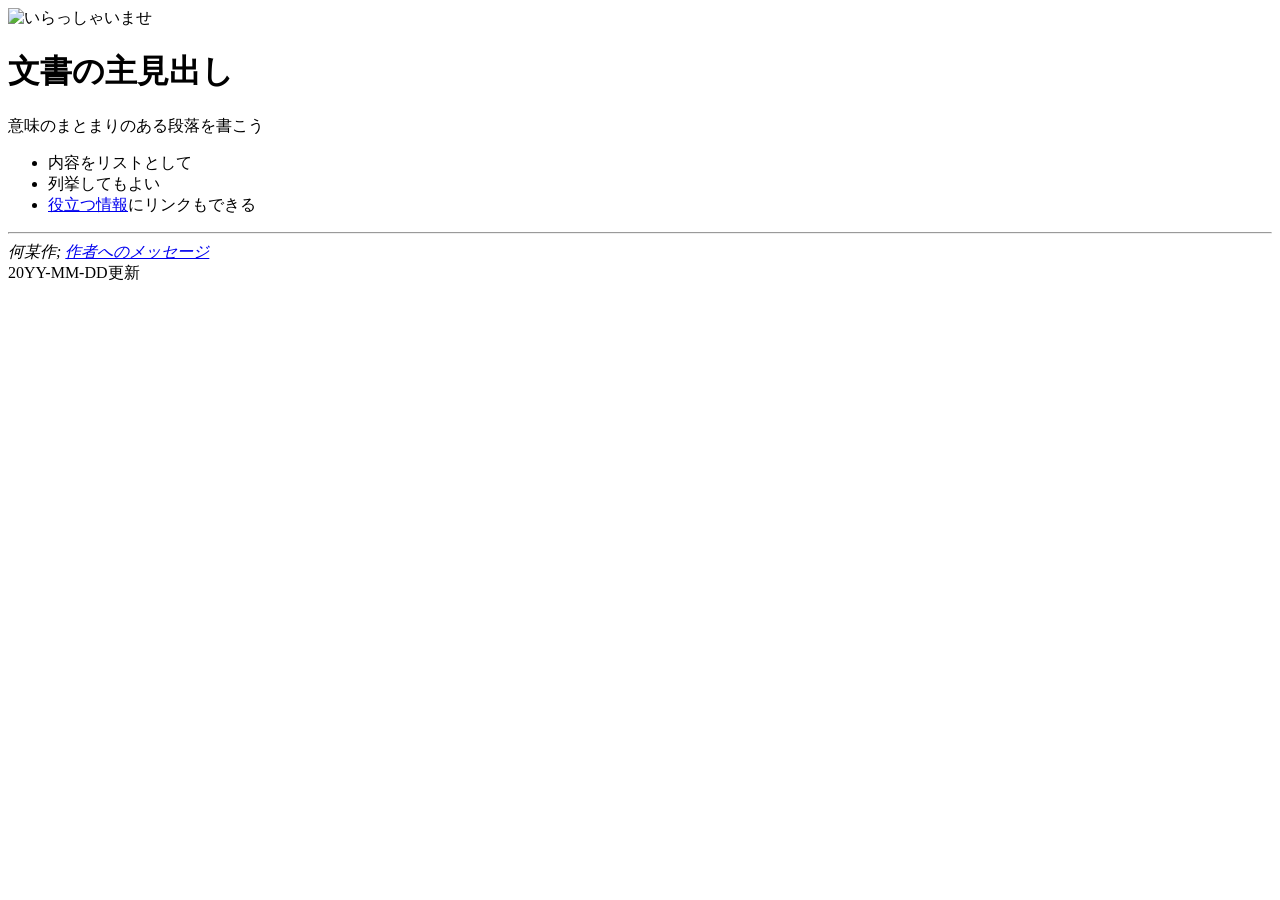
==== src/index.html @ 70309f87 "ファイルの場所変更" ====
<html xmlns="http://www.w3.org/1999/xhtml" lang="ja">
 <head>
  <title>他の場所からでも分かるタイトル</title>
 </head>
 <body>

  <p><img src="welcome.gif" alt="いらっしゃいませ" /></p>

  <h1>文書の主見出し</h1>

  <p>意味のまとまりのある段落を書こう</p>

  <ul>
   <li>内容をリストとして</li>
   <li>列挙してもよい</li>
   <li><a href="http://www.kanzaki.com/">役立つ情報</a>にリンクもできる</li>
  </ul>

  <hr />
  <footer>
   <address>
    何某作;  
    <a href="mailto:yourmail@domain.com">作者へのメッセージ</a>
   </address>
   20YY-MM-DD更新
  </footer>
 </body>
</html>
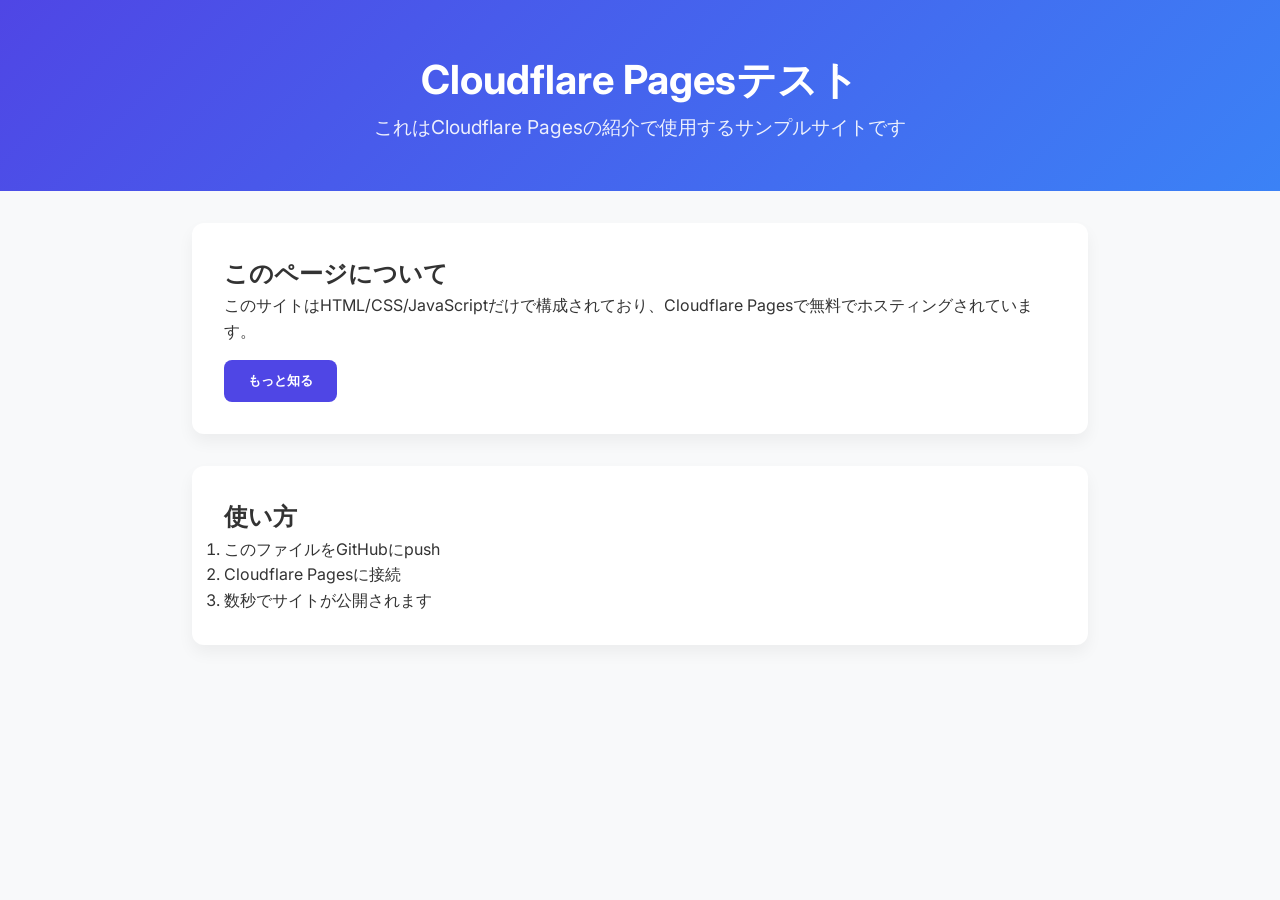
==== commit 01ff3460: "htmlの内容を変更" ====
--- a/src/index.html
+++ b/src/index.html
@@ -1,28 +1,53 @@
-<html xmlns="http://www.w3.org/1999/xhtml" lang="ja">
- <head>
-  <title>他の場所からでも分かるタイトル</title>
- </head>
- <body>
+<!DOCTYPE html>
+<html lang="ja">
+<head>
+  <meta charset="UTF-8" />
+  <meta name="viewport" content="width=device-width, initial-scale=1.0" />
+  <title>Cloudflare Pagesテスト用</title>
+  <style>
+    @import url('https://fonts.googleapis.com/css2?family=Inter:wght@400;600&display=swap');
+*{box-sizing:border-box;margin:0;padding:0;}
+    body{font-family:'Inter',sans-serif;background:#f8f9fa;color:#333;line-height:1.6;display:flex;flex-direction:column;min-height:100vh;}
+    header{background:linear-gradient(135deg,#4f46e5,#3b82f6);color:#fff;padding:3rem 2rem;text-align:center;}
+    header h1{font-size:2.5rem;}
+    header p{font-size:1.2rem;opacity:0.9;}
+    main{flex:1;padding:2rem;max-width:960px;margin:auto;}
+    .section{background:#fff;border-radius:12px;padding:2rem;box-shadow:0 8px 16px rgba(0,0,0,0.05);margin-bottom:2rem;transition:transform 0.3s;}
+    .section:hover{transform:translateY(-4px);}
+    .cta-button{display:inline-block;margin-top:1rem;background:#4f46e5;color:#fff;padding:0.75rem 1.5rem;font-weight:600;border:none;border-radius:8px;cursor:pointer;transition:background 0.3s;}
+    .cta-button:hover{background:#3730a3;}
+    footer{text-align:center;font-size:0.9rem;padding:1rem;color:#888;}
+  </style>
+</head>
+<body>
 
-  <p><img src="welcome.gif" alt="いらっしゃいませ" /></p>
+  <header>
+    <h1>Cloudflare Pagesテスト</h1>
+    <p>これはCloudflare Pagesの紹介で使用するサンプルサイトです</p>
+  </header>
 
-  <h1>文書の主見出し</h1>
+  <main>
+    <section class="section">
+      <h2>このページについて</h2>
+      <p>
+        このサイトはHTML/CSS/JavaScriptだけで構成されており、Cloudflare Pagesで無料でホスティングされています。
+      </p>
+      <button class="cta-button" id="alertBtn">もっと知る</button>
+    </section>
 
-  <p>意味のまとまりのある段落を書こう</p>
+    <section class="section">
+      <h2>使い方</h2>
+      <ol>
+        <li>このファイルをGitHubにpush</li>
+        <li>Cloudflare Pagesに接続</li>
+        <li>数秒でサイトが公開されます</li>
+      </ol>
+    </section>
+  </main>
+  
+  <script>
+    document.getElementById('alertBtn').addEventListener('click', () => {alert('参考になったら「いいね」をお願いします!');});
+  </script>
+</body>
+</html>
 
-  <ul>
-   <li>内容をリストとして</li>
-   <li>列挙してもよい</li>
-   <li><a href="http://www.kanzaki.com/">役立つ情報</a>にリンクもできる</li>
-  </ul>
-
-  <hr />
-  <footer>
-   <address>
-    何某作;  
-    <a href="mailto:yourmail@domain.com">作者へのメッセージ</a>
-   </address>
-   20YY-MM-DD更新
-  </footer>
- </body>
-</html>
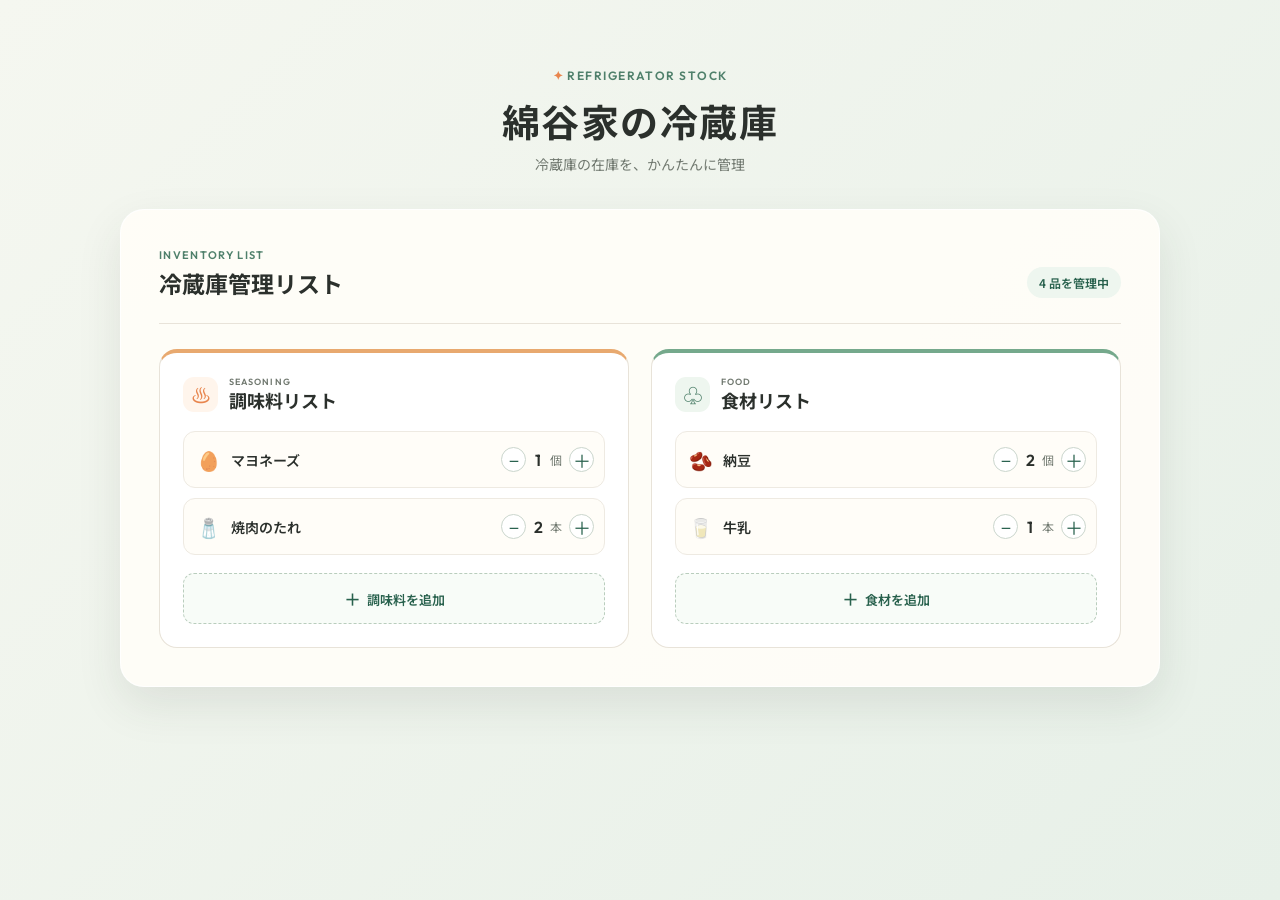
==== commit d87e18f0: "各種ファイルの追加(フロント画面の作成）" ====
--- a/src/index.html
+++ b/src/index.html
@@ -1,53 +1,113 @@
 <!DOCTYPE html>
 <html lang="ja">
-<head>
-  <meta charset="UTF-8" />
-  <meta name="viewport" content="width=device-width, initial-scale=1.0" />
-  <title>Cloudflare Pagesテスト用</title>
-  <style>
-    @import url('https://fonts.googleapis.com/css2?family=Inter:wght@400;600&display=swap');
-*{box-sizing:border-box;margin:0;padding:0;}
-    body{font-family:'Inter',sans-serif;background:#f8f9fa;color:#333;line-height:1.6;display:flex;flex-direction:column;min-height:100vh;}
-    header{background:linear-gradient(135deg,#4f46e5,#3b82f6);color:#fff;padding:3rem 2rem;text-align:center;}
-    header h1{font-size:2.5rem;}
-    header p{font-size:1.2rem;opacity:0.9;}
-    main{flex:1;padding:2rem;max-width:960px;margin:auto;}
-    .section{background:#fff;border-radius:12px;padding:2rem;box-shadow:0 8px 16px rgba(0,0,0,0.05);margin-bottom:2rem;transition:transform 0.3s;}
-    .section:hover{transform:translateY(-4px);}
-    .cta-button{display:inline-block;margin-top:1rem;background:#4f46e5;color:#fff;padding:0.75rem 1.5rem;font-weight:600;border:none;border-radius:8px;cursor:pointer;transition:background 0.3s;}
-    .cta-button:hover{background:#3730a3;}
-    footer{text-align:center;font-size:0.9rem;padding:1rem;color:#888;}
-  </style>
-</head>
-<body>
+  <head>
+    <meta charset="UTF-8" />
+    <meta name="viewport" content="width=device-width, initial-scale=1.0" />
+    <meta
+      name="description"
+      content="冷蔵庫内の調味料と食材の在庫を管理するページ"
+    />
+    <title>綿谷家｜冷蔵庫管理</title>
+    <link rel="preconnect" href="https://fonts.googleapis.com" />
+    <link rel="preconnect" href="https://fonts.gstatic.com" crossorigin />
+    <link
+      href="https://fonts.googleapis.com/css2?family=Noto+Sans+JP:wght@400;500;600;700&family=Outfit:wght@500;600;700&display=swap"
+      rel="stylesheet"
+    />
+    <link rel="stylesheet" href="style.css" />
+  </head>
+  <body>
+    <main class="page-shell">
+      <header class="site-header">
+        <p class="eyebrow"><span aria-hidden="true">✦</span> REFRIGERATOR STOCK</p>
+        <h1>綿谷家の冷蔵庫</h1>
+        <p class="subtitle">冷蔵庫の在庫を、かんたんに管理</p>
+      </header>
 
-  <header>
-    <h1>Cloudflare Pagesテスト</h1>
-    <p>これはCloudflare Pagesの紹介で使用するサンプルサイトです</p>
-  </header>
+      <section class="inventory" aria-labelledby="inventory-title">
+        <div class="inventory-heading">
+          <div>
+            <p class="section-kicker">INVENTORY LIST</p>
+            <h2 id="inventory-title">冷蔵庫管理リスト</h2>
+          </div>
+          <p class="item-summary"><span id="total-count">4</span> 品を管理中</p>
+        </div>
 
-  <main>
-    <section class="section">
-      <h2>このページについて</h2>
-      <p>
-        このサイトはHTML/CSS/JavaScriptだけで構成されており、Cloudflare Pagesで無料でホスティングされています。
-      </p>
-      <button class="cta-button" id="alertBtn">もっと知る</button>
-    </section>
+        <div class="list-grid">
+          <section class="inventory-group condiment-group" aria-labelledby="condiment-title">
+            <div class="group-heading">
+              <div class="group-icon" aria-hidden="true">♨</div>
+              <div>
+                <p class="group-label">SEASONING</p>
+                <h3 id="condiment-title">調味料リスト</h3>
+              </div>
+            </div>
 
-    <section class="section">
-      <h2>使い方</h2>
-      <ol>
-        <li>このファイルをGitHubにpush</li>
-        <li>Cloudflare Pagesに接続</li>
-        <li>数秒でサイトが公開されます</li>
-      </ol>
-    </section>
-  </main>
-  
-  <script>
-    document.getElementById('alertBtn').addEventListener('click', () => {alert('参考になったら「いいね」をお願いします!');});
-  </script>
-</body>
+            <ul class="item-list" aria-label="調味料">
+              <li class="stock-item" data-count="1">
+                <span class="item-emoji" aria-hidden="true">🥚</span>
+                <span class="item-name">マヨネーズ</span>
+                <div class="quantity-control" aria-label="マヨネーズの個数">
+                  <button class="quantity-button" type="button" data-action="decrease" aria-label="マヨネーズを1個減らす">−</button>
+                  <output class="quantity" aria-label="マヨネーズの個数">1</output><span class="unit">個</span>
+                  <button class="quantity-button" type="button" data-action="increase" aria-label="マヨネーズを1個増やす">＋</button>
+                </div>
+              </li>
+              <li class="stock-item" data-count="2">
+                <span class="item-emoji" aria-hidden="true">🧂</span>
+                <span class="item-name">焼肉のたれ</span>
+                <div class="quantity-control" aria-label="焼肉のたれの個数">
+                  <button class="quantity-button" type="button" data-action="decrease" aria-label="焼肉のたれを1個減らす">−</button>
+                  <output class="quantity" aria-label="焼肉のたれの個数">2</output><span class="unit">本</span>
+                  <button class="quantity-button" type="button" data-action="increase" aria-label="焼肉のたれを1個増やす">＋</button>
+                </div>
+              </li>
+            </ul>
+
+            <button class="add-button" type="button" data-category="調味料">
+              <span aria-hidden="true">＋</span> 調味料を追加
+            </button>
+          </section>
+
+          <section class="inventory-group food-group" aria-labelledby="food-title">
+            <div class="group-heading">
+              <div class="group-icon" aria-hidden="true">♧</div>
+              <div>
+                <p class="group-label">FOOD</p>
+                <h3 id="food-title">食材リスト</h3>
+              </div>
+            </div>
+
+            <ul class="item-list" aria-label="食材">
+              <li class="stock-item" data-count="2">
+                <span class="item-emoji" aria-hidden="true">🫘</span>
+                <span class="item-name">納豆</span>
+                <div class="quantity-control" aria-label="納豆の個数">
+                  <button class="quantity-button" type="button" data-action="decrease" aria-label="納豆を1個減らす">−</button>
+                  <output class="quantity" aria-label="納豆の個数">2</output><span class="unit">個</span>
+                  <button class="quantity-button" type="button" data-action="increase" aria-label="納豆を1個増やす">＋</button>
+                </div>
+              </li>
+              <li class="stock-item" data-count="1">
+                <span class="item-emoji" aria-hidden="true">🥛</span>
+                <span class="item-name">牛乳</span>
+                <div class="quantity-control" aria-label="牛乳の個数">
+                  <button class="quantity-button" type="button" data-action="decrease" aria-label="牛乳を1個減らす">−</button>
+                  <output class="quantity" aria-label="牛乳の個数">1</output><span class="unit">本</span>
+                  <button class="quantity-button" type="button" data-action="increase" aria-label="牛乳を1個増やす">＋</button>
+                </div>
+              </li>
+            </ul>
+
+            <button class="add-button" type="button" data-category="食材">
+              <span aria-hidden="true">＋</span> 食材を追加
+            </button>
+          </section>
+        </div>
+      </section>
+    </main>
+
+    <p class="toast" id="toast" role="status" aria-live="polite"></p>
+    <script src="script.js"></script>
+  </body>
 </html>
-
--- a/src/style.css
+++ b/src/style.css
@@ -0,0 +1,86 @@
+:root {
+    --ink: #2b302c;
+    --muted: #70786f;
+    --paper: #fffdf8;
+    --line: #e8e3d9;
+    --green: #4f806b;
+    --green-deep: #28614d;
+    --green-pale: #eef6ef;
+    --orange: #e8854d;
+    --shadow: 0 18px 45px rgba(46, 63, 52, 0.1);
+  }
+  
+  * { box-sizing: border-box; }
+  
+  body {
+    min-width: 320px;
+    min-height: 100vh;
+    margin: 0;
+    color: var(--ink);
+    background: linear-gradient(135deg, #f5f7f0 0%, #e7f0e8 100%);
+    font-family: "Noto Sans JP", sans-serif;
+  }
+  
+  .page-shell { width: min(1040px, calc(100% - 40px)); margin: 0 auto; padding: 68px 0 72px; }
+  
+  .site-header { text-align: center; margin-bottom: 35px; }
+  .eyebrow, .section-kicker, .group-label { letter-spacing: .12em; font-family: Outfit, sans-serif; font-weight: 600; }
+  .eyebrow { margin: 0 0 10px; color: var(--green); font-size: 12px; }
+  .eyebrow span { color: var(--orange); }
+  h1, h2, h3, p { margin-top: 0; }
+  h1 { margin-bottom: 6px; font-size: clamp(28px, 4vw, 38px); letter-spacing: .04em; }
+  .subtitle { margin-bottom: 0; color: var(--muted); font-size: 14px; }
+  
+  .inventory { padding: clamp(22px, 4vw, 38px); background: rgba(255, 253, 248, .93); border: 1px solid rgba(255,255,255,.8); border-radius: 24px; box-shadow: var(--shadow); }
+  .inventory-heading { display: flex; justify-content: space-between; align-items: end; gap: 16px; padding-bottom: 23px; border-bottom: 1px solid var(--line); }
+  .section-kicker { margin-bottom: 4px; color: var(--green); font-size: 11px; }
+  h2 { margin-bottom: 0; font-size: 23px; }
+  .item-summary { flex: 0 0 auto; margin-bottom: 2px; padding: 7px 12px; border-radius: 99px; color: var(--green-deep); background: var(--green-pale); font-size: 12px; font-weight: 600; }
+  
+  .list-grid { display: grid; grid-template-columns: repeat(2, minmax(0, 1fr)); gap: 22px; margin-top: 25px; }
+  .inventory-group { padding: 23px; border: 1px solid var(--line); border-radius: 18px; background: #fff; }
+  .condiment-group { border-top: 4px solid #e8a96f; }
+  .food-group { border-top: 4px solid #75a98c; }
+  .group-heading { display: flex; align-items: center; gap: 11px; margin-bottom: 18px; }
+  .group-icon { display: grid; width: 35px; height: 35px; place-items: center; border-radius: 11px; background: #fff5ec; color: var(--orange); font-size: 20px; }
+  .food-group .group-icon { color: var(--green); background: var(--green-pale); }
+  .group-label { margin-bottom: 0; color: var(--muted); font-size: 9px; }
+  h3 { margin-bottom: 0; font-size: 18px; }
+  
+  .item-list { display: grid; gap: 10px; padding: 0; margin: 0 0 18px; list-style: none; }
+  .stock-item { display: grid; grid-template-columns: 30px minmax(0, 1fr) auto; gap: 7px; align-items: center; min-height: 57px; padding: 9px 10px; border: 1px solid #eeeae2; border-radius: 12px; background: var(--paper); }
+  .item-emoji { font-size: 19px; text-align: center; }
+  .item-name { overflow: hidden; text-overflow: ellipsis; white-space: nowrap; font-size: 14px; font-weight: 600; }
+  .quantity-control { display: flex; align-items: center; gap: 5px; color: var(--ink); }
+  .quantity { min-width: 14px; text-align: center; font-family: Outfit, sans-serif; font-size: 16px; font-weight: 600; }
+  .unit { margin-right: 2px; color: var(--muted); font-size: 12px; }
+  button { font: inherit; cursor: pointer; }
+  .quantity-button { display: grid; width: 25px; height: 25px; padding: 0; place-items: center; border: 1px solid #cbd6cd; border-radius: 50%; color: var(--green-deep); background: #fff; font-size: 18px; line-height: 1; transition: .18s ease; }
+  .quantity-button:hover { border-color: var(--green); color: #fff; background: var(--green); transform: translateY(-1px); }
+  .quantity-button:disabled { cursor: not-allowed; opacity: .35; transform: none; }
+  .add-button { width: 100%; padding: 12px; border: 1px dashed #b9cdbd; border-radius: 11px; color: var(--green-deep); background: #f8fcf8; font-size: 13px; font-weight: 600; transition: .18s ease; }
+  .add-button span { margin-right: 3px; font-size: 17px; vertical-align: -1px; }
+  .add-button:hover { border-style: solid; background: var(--green-pale); }
+  button:focus-visible { outline: 3px solid rgba(232, 133, 77, .45); outline-offset: 2px; }
+  
+  .toast { position: fixed; z-index: 1; bottom: 25px; left: 50%; max-width: calc(100% - 32px); padding: 11px 18px; border-radius: 999px; color: #fff; background: var(--ink); box-shadow: 0 7px 20px rgba(0,0,0,.16); font-size: 13px; opacity: 0; transform: translate(-50%, 14px); transition: opacity .2s, transform .2s; pointer-events: none; }
+  .toast.is-visible { opacity: 1; transform: translate(-50%, 0); }
+  
+  @media (max-width: 680px) {
+    .page-shell { width: min(100% - 24px, 560px); padding: 37px 0 44px; }
+    .site-header { margin-bottom: 24px; }
+    .inventory { border-radius: 18px; }
+    .inventory-heading { align-items: start; }
+    h2 { font-size: 20px; }
+    .item-summary { padding: 6px 9px; font-size: 11px; }
+    .list-grid { grid-template-columns: 1fr; gap: 16px; margin-top: 19px; }
+    .inventory-group { padding: 18px; }
+  }
+  
+  @media (max-width: 390px) {
+    .inventory { padding: 17px; }
+    .inventory-group { padding: 15px; }
+    .stock-item { grid-template-columns: 25px minmax(0, 1fr); }
+    .quantity-control { grid-column: 2; justify-self: end; }
+  }
+  
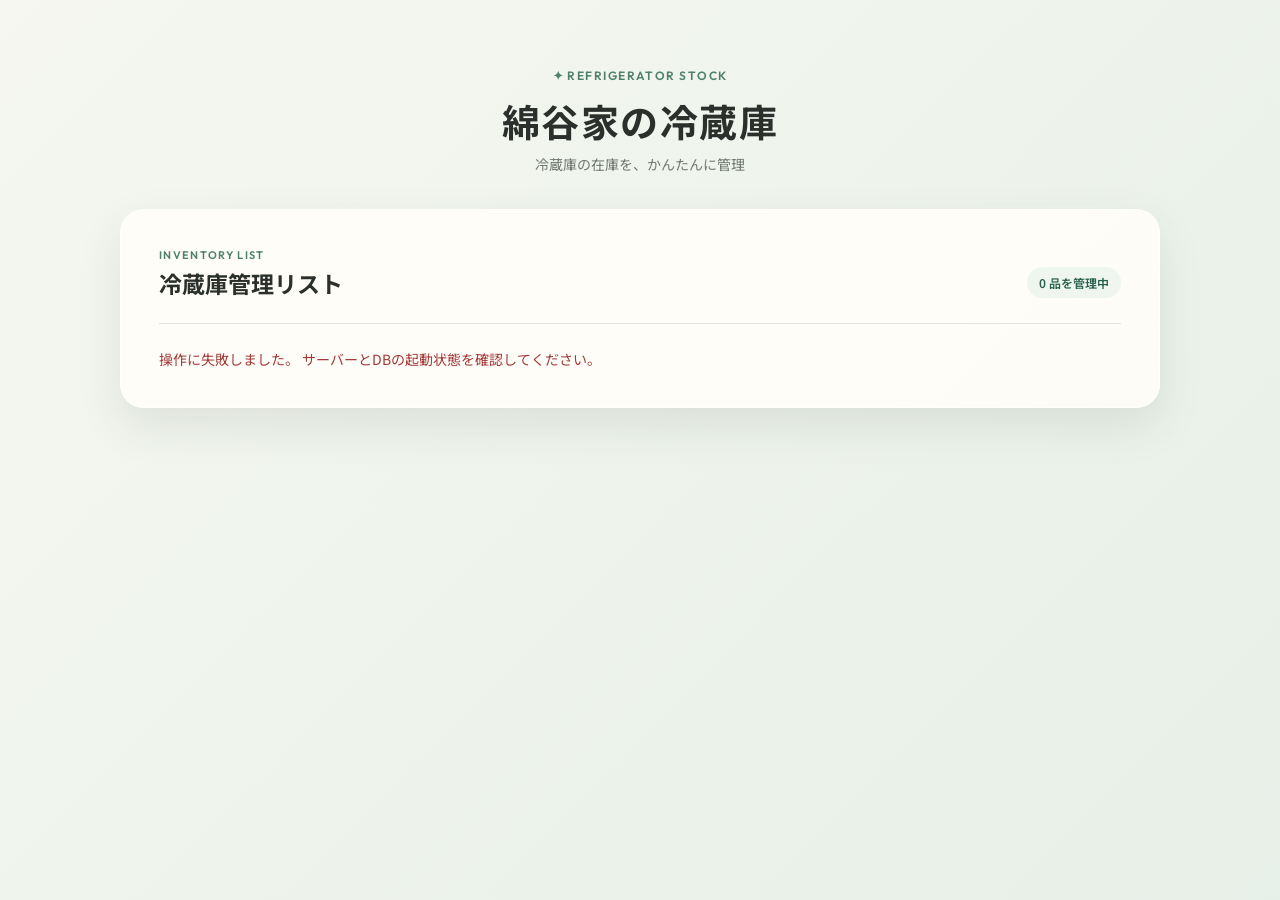
==== commit 3a11696e: "DBとバックエンドを追加" ====
--- a/src/index.html
+++ b/src/index.html
@@ -1,113 +1,13 @@
 <!DOCTYPE html>
-<html lang="ja">
-  <head>
-    <meta charset="UTF-8" />
-    <meta name="viewport" content="width=device-width, initial-scale=1.0" />
-    <meta
-      name="description"
-      content="冷蔵庫内の調味料と食材の在庫を管理するページ"
-    />
-    <title>綿谷家｜冷蔵庫管理</title>
-    <link rel="preconnect" href="https://fonts.googleapis.com" />
-    <link rel="preconnect" href="https://fonts.gstatic.com" crossorigin />
-    <link
-      href="https://fonts.googleapis.com/css2?family=Noto+Sans+JP:wght@400;500;600;700&family=Outfit:wght@500;600;700&display=swap"
-      rel="stylesheet"
-    />
-    <link rel="stylesheet" href="style.css" />
-  </head>
-  <body>
-    <main class="page-shell">
-      <header class="site-header">
-        <p class="eyebrow"><span aria-hidden="true">✦</span> REFRIGERATOR STOCK</p>
-        <h1>綿谷家の冷蔵庫</h1>
-        <p class="subtitle">冷蔵庫の在庫を、かんたんに管理</p>
-      </header>
-
-      <section class="inventory" aria-labelledby="inventory-title">
-        <div class="inventory-heading">
-          <div>
-            <p class="section-kicker">INVENTORY LIST</p>
-            <h2 id="inventory-title">冷蔵庫管理リスト</h2>
-          </div>
-          <p class="item-summary"><span id="total-count">4</span> 品を管理中</p>
-        </div>
-
-        <div class="list-grid">
-          <section class="inventory-group condiment-group" aria-labelledby="condiment-title">
-            <div class="group-heading">
-              <div class="group-icon" aria-hidden="true">♨</div>
-              <div>
-                <p class="group-label">SEASONING</p>
-                <h3 id="condiment-title">調味料リスト</h3>
-              </div>
-            </div>
-
-            <ul class="item-list" aria-label="調味料">
-              <li class="stock-item" data-count="1">
-                <span class="item-emoji" aria-hidden="true">🥚</span>
-                <span class="item-name">マヨネーズ</span>
-                <div class="quantity-control" aria-label="マヨネーズの個数">
-                  <button class="quantity-button" type="button" data-action="decrease" aria-label="マヨネーズを1個減らす">−</button>
-                  <output class="quantity" aria-label="マヨネーズの個数">1</output><span class="unit">個</span>
-                  <button class="quantity-button" type="button" data-action="increase" aria-label="マヨネーズを1個増やす">＋</button>
-                </div>
-              </li>
-              <li class="stock-item" data-count="2">
-                <span class="item-emoji" aria-hidden="true">🧂</span>
-                <span class="item-name">焼肉のたれ</span>
-                <div class="quantity-control" aria-label="焼肉のたれの個数">
-                  <button class="quantity-button" type="button" data-action="decrease" aria-label="焼肉のたれを1個減らす">−</button>
-                  <output class="quantity" aria-label="焼肉のたれの個数">2</output><span class="unit">本</span>
-                  <button class="quantity-button" type="button" data-action="increase" aria-label="焼肉のたれを1個増やす">＋</button>
-                </div>
-              </li>
-            </ul>
-
-            <button class="add-button" type="button" data-category="調味料">
-              <span aria-hidden="true">＋</span> 調味料を追加
-            </button>
-          </section>
-
-          <section class="inventory-group food-group" aria-labelledby="food-title">
-            <div class="group-heading">
-              <div class="group-icon" aria-hidden="true">♧</div>
-              <div>
-                <p class="group-label">FOOD</p>
-                <h3 id="food-title">食材リスト</h3>
-              </div>
-            </div>
-
-            <ul class="item-list" aria-label="食材">
-              <li class="stock-item" data-count="2">
-                <span class="item-emoji" aria-hidden="true">🫘</span>
-                <span class="item-name">納豆</span>
-                <div class="quantity-control" aria-label="納豆の個数">
-                  <button class="quantity-button" type="button" data-action="decrease" aria-label="納豆を1個減らす">−</button>
-                  <output class="quantity" aria-label="納豆の個数">2</output><span class="unit">個</span>
-                  <button class="quantity-button" type="button" data-action="increase" aria-label="納豆を1個増やす">＋</button>
-                </div>
-              </li>
-              <li class="stock-item" data-count="1">
-                <span class="item-emoji" aria-hidden="true">🥛</span>
-                <span class="item-name">牛乳</span>
-                <div class="quantity-control" aria-label="牛乳の個数">
-                  <button class="quantity-button" type="button" data-action="decrease" aria-label="牛乳を1個減らす">−</button>
-                  <output class="quantity" aria-label="牛乳の個数">1</output><span class="unit">本</span>
-                  <button class="quantity-button" type="button" data-action="increase" aria-label="牛乳を1個増やす">＋</button>
-                </div>
-              </li>
-            </ul>
-
-            <button class="add-button" type="button" data-category="食材">
-              <span aria-hidden="true">＋</span> 食材を追加
-            </button>
-          </section>
-        </div>
-      </section>
-    </main>
-
-    <p class="toast" id="toast" role="status" aria-live="polite"></p>
-    <script src="script.js"></script>
-  </body>
-</html>
+<html lang="ja"><head>
+  <meta charset="UTF-8" /><meta name="viewport" content="width=device-width, initial-scale=1.0" />
+  <meta name="description" content="冷蔵庫内の調味料と食材の在庫を管理するページ" /><title>綿谷家｜冷蔵庫管理</title>
+  <link rel="preconnect" href="https://fonts.googleapis.com" /><link rel="preconnect" href="https://fonts.gstatic.com" crossorigin />
+  <link href="https://fonts.googleapis.com/css2?family=Noto+Sans+JP:wght@400;500;600;700&family=Outfit:wght@500;600;700&display=swap" rel="stylesheet" /><link rel="stylesheet" href="style.css" />
+</head><body>
+  <main class="page-shell"><header class="site-header"><p class="eyebrow">✦ REFRIGERATOR STOCK</p><h1>綿谷家の冷蔵庫</h1><p class="subtitle">冷蔵庫の在庫を、かんたんに管理</p></header>
+    <section class="inventory" aria-labelledby="inventory-title"><div class="inventory-heading"><div><p class="section-kicker">INVENTORY LIST</p><h2 id="inventory-title">冷蔵庫管理リスト</h2></div><p class="item-summary"><span id="total-count">0</span> 品を管理中</p></div><div class="list-grid" id="category-lists" aria-live="polite"><p class="loading-message">在庫を読み込んでいます…</p></div></section>
+  </main>
+  <dialog class="item-dialog" id="item-dialog" aria-labelledby="dialog-title"><form id="item-form"><div class="dialog-heading"><h2 id="dialog-title">在庫を追加</h2><button class="close-button" type="button" id="close-dialog" aria-label="閉じる">×</button></div><input type="hidden" id="category-code" name="categoryCode" /><label>名前<input id="item-name" name="name" maxlength="100" required autocomplete="off" /></label><div class="form-row"><label>個数<input id="item-quantity" name="quantity" type="number" min="0" value="1" required /></label><label>単位<input id="item-unit" name="unit" maxlength="20" value="個" required /></label></div><label>アイコン（任意）<input id="item-emoji" name="emoji" maxlength="32" placeholder="例: 🥬" /></label><p class="form-error" id="form-error" role="alert"></p><button class="submit-button" type="submit">追加する</button></form></dialog>
+  <p class="toast" id="toast" role="status" aria-live="polite"></p><script src="script.js"></script>
+</body></html>
--- a/src/style.css
+++ b/src/style.css
@@ -1,86 +1,16 @@
-:root {
-    --ink: #2b302c;
-    --muted: #70786f;
-    --paper: #fffdf8;
-    --line: #e8e3d9;
-    --green: #4f806b;
-    --green-deep: #28614d;
-    --green-pale: #eef6ef;
-    --orange: #e8854d;
-    --shadow: 0 18px 45px rgba(46, 63, 52, 0.1);
-  }
-  
-  * { box-sizing: border-box; }
-  
-  body {
-    min-width: 320px;
-    min-height: 100vh;
-    margin: 0;
-    color: var(--ink);
-    background: linear-gradient(135deg, #f5f7f0 0%, #e7f0e8 100%);
-    font-family: "Noto Sans JP", sans-serif;
-  }
-  
-  .page-shell { width: min(1040px, calc(100% - 40px)); margin: 0 auto; padding: 68px 0 72px; }
-  
-  .site-header { text-align: center; margin-bottom: 35px; }
-  .eyebrow, .section-kicker, .group-label { letter-spacing: .12em; font-family: Outfit, sans-serif; font-weight: 600; }
-  .eyebrow { margin: 0 0 10px; color: var(--green); font-size: 12px; }
-  .eyebrow span { color: var(--orange); }
-  h1, h2, h3, p { margin-top: 0; }
-  h1 { margin-bottom: 6px; font-size: clamp(28px, 4vw, 38px); letter-spacing: .04em; }
-  .subtitle { margin-bottom: 0; color: var(--muted); font-size: 14px; }
-  
-  .inventory { padding: clamp(22px, 4vw, 38px); background: rgba(255, 253, 248, .93); border: 1px solid rgba(255,255,255,.8); border-radius: 24px; box-shadow: var(--shadow); }
-  .inventory-heading { display: flex; justify-content: space-between; align-items: end; gap: 16px; padding-bottom: 23px; border-bottom: 1px solid var(--line); }
-  .section-kicker { margin-bottom: 4px; color: var(--green); font-size: 11px; }
-  h2 { margin-bottom: 0; font-size: 23px; }
-  .item-summary { flex: 0 0 auto; margin-bottom: 2px; padding: 7px 12px; border-radius: 99px; color: var(--green-deep); background: var(--green-pale); font-size: 12px; font-weight: 600; }
-  
-  .list-grid { display: grid; grid-template-columns: repeat(2, minmax(0, 1fr)); gap: 22px; margin-top: 25px; }
-  .inventory-group { padding: 23px; border: 1px solid var(--line); border-radius: 18px; background: #fff; }
-  .condiment-group { border-top: 4px solid #e8a96f; }
-  .food-group { border-top: 4px solid #75a98c; }
-  .group-heading { display: flex; align-items: center; gap: 11px; margin-bottom: 18px; }
-  .group-icon { display: grid; width: 35px; height: 35px; place-items: center; border-radius: 11px; background: #fff5ec; color: var(--orange); font-size: 20px; }
-  .food-group .group-icon { color: var(--green); background: var(--green-pale); }
-  .group-label { margin-bottom: 0; color: var(--muted); font-size: 9px; }
-  h3 { margin-bottom: 0; font-size: 18px; }
-  
-  .item-list { display: grid; gap: 10px; padding: 0; margin: 0 0 18px; list-style: none; }
-  .stock-item { display: grid; grid-template-columns: 30px minmax(0, 1fr) auto; gap: 7px; align-items: center; min-height: 57px; padding: 9px 10px; border: 1px solid #eeeae2; border-radius: 12px; background: var(--paper); }
-  .item-emoji { font-size: 19px; text-align: center; }
-  .item-name { overflow: hidden; text-overflow: ellipsis; white-space: nowrap; font-size: 14px; font-weight: 600; }
-  .quantity-control { display: flex; align-items: center; gap: 5px; color: var(--ink); }
-  .quantity { min-width: 14px; text-align: center; font-family: Outfit, sans-serif; font-size: 16px; font-weight: 600; }
-  .unit { margin-right: 2px; color: var(--muted); font-size: 12px; }
-  button { font: inherit; cursor: pointer; }
-  .quantity-button { display: grid; width: 25px; height: 25px; padding: 0; place-items: center; border: 1px solid #cbd6cd; border-radius: 50%; color: var(--green-deep); background: #fff; font-size: 18px; line-height: 1; transition: .18s ease; }
-  .quantity-button:hover { border-color: var(--green); color: #fff; background: var(--green); transform: translateY(-1px); }
-  .quantity-button:disabled { cursor: not-allowed; opacity: .35; transform: none; }
-  .add-button { width: 100%; padding: 12px; border: 1px dashed #b9cdbd; border-radius: 11px; color: var(--green-deep); background: #f8fcf8; font-size: 13px; font-weight: 600; transition: .18s ease; }
-  .add-button span { margin-right: 3px; font-size: 17px; vertical-align: -1px; }
-  .add-button:hover { border-style: solid; background: var(--green-pale); }
-  button:focus-visible { outline: 3px solid rgba(232, 133, 77, .45); outline-offset: 2px; }
-  
-  .toast { position: fixed; z-index: 1; bottom: 25px; left: 50%; max-width: calc(100% - 32px); padding: 11px 18px; border-radius: 999px; color: #fff; background: var(--ink); box-shadow: 0 7px 20px rgba(0,0,0,.16); font-size: 13px; opacity: 0; transform: translate(-50%, 14px); transition: opacity .2s, transform .2s; pointer-events: none; }
-  .toast.is-visible { opacity: 1; transform: translate(-50%, 0); }
-  
-  @media (max-width: 680px) {
-    .page-shell { width: min(100% - 24px, 560px); padding: 37px 0 44px; }
-    .site-header { margin-bottom: 24px; }
-    .inventory { border-radius: 18px; }
-    .inventory-heading { align-items: start; }
-    h2 { font-size: 20px; }
-    .item-summary { padding: 6px 9px; font-size: 11px; }
-    .list-grid { grid-template-columns: 1fr; gap: 16px; margin-top: 19px; }
-    .inventory-group { padding: 18px; }
-  }
-  
-  @media (max-width: 390px) {
-    .inventory { padding: 17px; }
-    .inventory-group { padding: 15px; }
-    .stock-item { grid-template-columns: 25px minmax(0, 1fr); }
-    .quantity-control { grid-column: 2; justify-self: end; }
-  }
-  +:root { --ink:#2b302c; --muted:#70786f; --paper:#fffdf8; --line:#e8e3d9; --green:#4f806b; --green-deep:#28614d; --green-pale:#eef6ef; --orange:#e8854d; --shadow:0 18px 45px rgba(46,63,52,.1); }
+* { box-sizing:border-box; }
+body { min-width:320px; min-height:100vh; margin:0; color:var(--ink); background:linear-gradient(135deg,#f5f7f0 0%,#e7f0e8 100%); font-family:"Noto Sans JP",sans-serif; }
+.page-shell { width:min(1040px,calc(100% - 40px)); margin:0 auto; padding:68px 0 72px; }
+.site-header { margin-bottom:35px; text-align:center; } .eyebrow,.section-kicker,.group-label { font-family:Outfit,sans-serif; font-weight:600; letter-spacing:.12em; } .eyebrow { margin:0 0 10px; color:var(--green); font-size:12px; } .eyebrow span { color:var(--orange); }
+h1,h2,h3,p { margin-top:0; } h1 { margin-bottom:6px; font-size:clamp(28px,4vw,38px); letter-spacing:.04em; } .subtitle { margin-bottom:0; color:var(--muted); font-size:14px; }
+.inventory { padding:clamp(22px,4vw,38px); border:1px solid rgba(255,255,255,.8); border-radius:24px; background:rgba(255,253,248,.93); box-shadow:var(--shadow); } .inventory-heading { display:flex; align-items:end; justify-content:space-between; gap:16px; padding-bottom:23px; border-bottom:1px solid var(--line); } .section-kicker { margin-bottom:4px; color:var(--green); font-size:11px; } h2 { margin-bottom:0; font-size:23px; } .item-summary { flex:0 0 auto; margin-bottom:2px; padding:7px 12px; border-radius:99px; color:var(--green-deep); background:var(--green-pale); font-size:12px; font-weight:600; }
+.list-grid { display:grid; grid-template-columns:repeat(2,minmax(0,1fr)); gap:22px; margin-top:25px; } .inventory-group { padding:23px; border:1px solid var(--line); border-radius:18px; background:#fff; } .condiment-group { border-top:4px solid #e8a96f; } .food-group { border-top:4px solid #75a98c; }
+.group-heading { display:flex; align-items:center; gap:11px; margin-bottom:18px; } .group-icon { display:grid; width:35px; height:35px; place-items:center; border-radius:11px; color:var(--orange); background:#fff5ec; font-size:20px; } .food-group .group-icon { color:var(--green); background:var(--green-pale); } .group-label { margin-bottom:0; color:var(--muted); font-size:9px; } h3 { margin-bottom:0; font-size:18px; }
+.item-list { display:grid; gap:10px; margin:0 0 18px; padding:0; list-style:none; } .stock-item { display:grid; grid-template-columns:30px minmax(0,1fr) auto; gap:7px; align-items:center; min-height:57px; padding:9px 10px; border:1px solid #eeeae2; border-radius:12px; background:var(--paper); } .item-emoji { text-align:center; font-size:19px; } .item-name { overflow:hidden; text-overflow:ellipsis; white-space:nowrap; font-size:14px; font-weight:600; } .quantity-control { display:flex; align-items:center; gap:5px; color:var(--ink); } .quantity { min-width:14px; text-align:center; font-family:Outfit,sans-serif; font-size:16px; font-weight:600; } .unit { margin-right:2px; color:var(--muted); font-size:12px; }
+button { font:inherit; cursor:pointer; } .quantity-button { display:grid; width:25px; height:25px; padding:0; place-items:center; border:1px solid #cbd6cd; border-radius:50%; color:var(--green-deep); background:#fff; font-size:18px; line-height:1; transition:.18s ease; } .quantity-button:hover { border-color:var(--green); color:#fff; background:var(--green); transform:translateY(-1px); } .quantity-button:disabled { cursor:not-allowed; opacity:.35; transform:none; } .add-button { width:100%; padding:12px; border:1px dashed #b9cdbd; border-radius:11px; color:var(--green-deep); background:#f8fcf8; font-size:13px; font-weight:600; transition:.18s ease; } .add-button span { margin-right:3px; font-size:17px; vertical-align:-1px; } .add-button:hover { border-style:solid; background:var(--green-pale); } button:focus-visible { outline:3px solid rgba(232,133,77,.45); outline-offset:2px; }
+.toast { position:fixed; z-index:1; bottom:25px; left:50%; max-width:calc(100% - 32px); padding:11px 18px; border-radius:999px; color:#fff; background:var(--ink); box-shadow:0 7px 20px rgba(0,0,0,.16); font-size:13px; opacity:0; transform:translate(-50%,14px); transition:opacity .2s,transform .2s; pointer-events:none; } .toast.is-visible { opacity:1; transform:translate(-50%,0); }
+.loading-message,.empty-message,.error-message { margin:0; color:var(--muted); font-size:14px; } .error-message { color:#a33939; }
+.item-dialog { width:min(440px,calc(100% - 32px)); padding:0; border:0; border-radius:18px; color:var(--ink); box-shadow:0 18px 50px rgba(0,0,0,.25); } .item-dialog::backdrop { background:rgba(26,37,30,.48); } .item-dialog form { display:grid; gap:16px; padding:24px; } .dialog-heading { display:flex; align-items:center; justify-content:space-between; } .dialog-heading h2 { font-size:20px; } .close-button { width:32px; height:32px; border:0; border-radius:50%; color:var(--muted); background:#f1f2ee; font-size:24px; line-height:1; } .item-dialog label { display:grid; gap:6px; color:var(--muted); font-size:13px; font-weight:600; } .item-dialog input { width:100%; padding:10px 11px; border:1px solid #d8ddd6; border-radius:9px; color:var(--ink); background:#fff; font:inherit; } .form-row { display:grid; grid-template-columns:1fr 1fr; gap:12px; } .form-error { min-height:1.3em; margin:0; color:#a33939; font-size:13px; } .submit-button { padding:12px; border:0; border-radius:10px; color:#fff; background:var(--green-deep); font-weight:700; }
+@media (max-width:680px) { .page-shell { width:min(100% - 24px,560px); padding:37px 0 44px; } .site-header { margin-bottom:24px; } .inventory { border-radius:18px; } .inventory-heading { align-items:start; } h2 { font-size:20px; } .item-summary { padding:6px 9px; font-size:11px; } .list-grid { grid-template-columns:1fr; gap:16px; margin-top:19px; } .inventory-group { padding:18px; } }
+@media (max-width:390px) { .inventory { padding:17px; } .inventory-group { padding:15px; } .stock-item { grid-template-columns:25px minmax(0,1fr); } .quantity-control { grid-column:2; justify-self:end; } }
